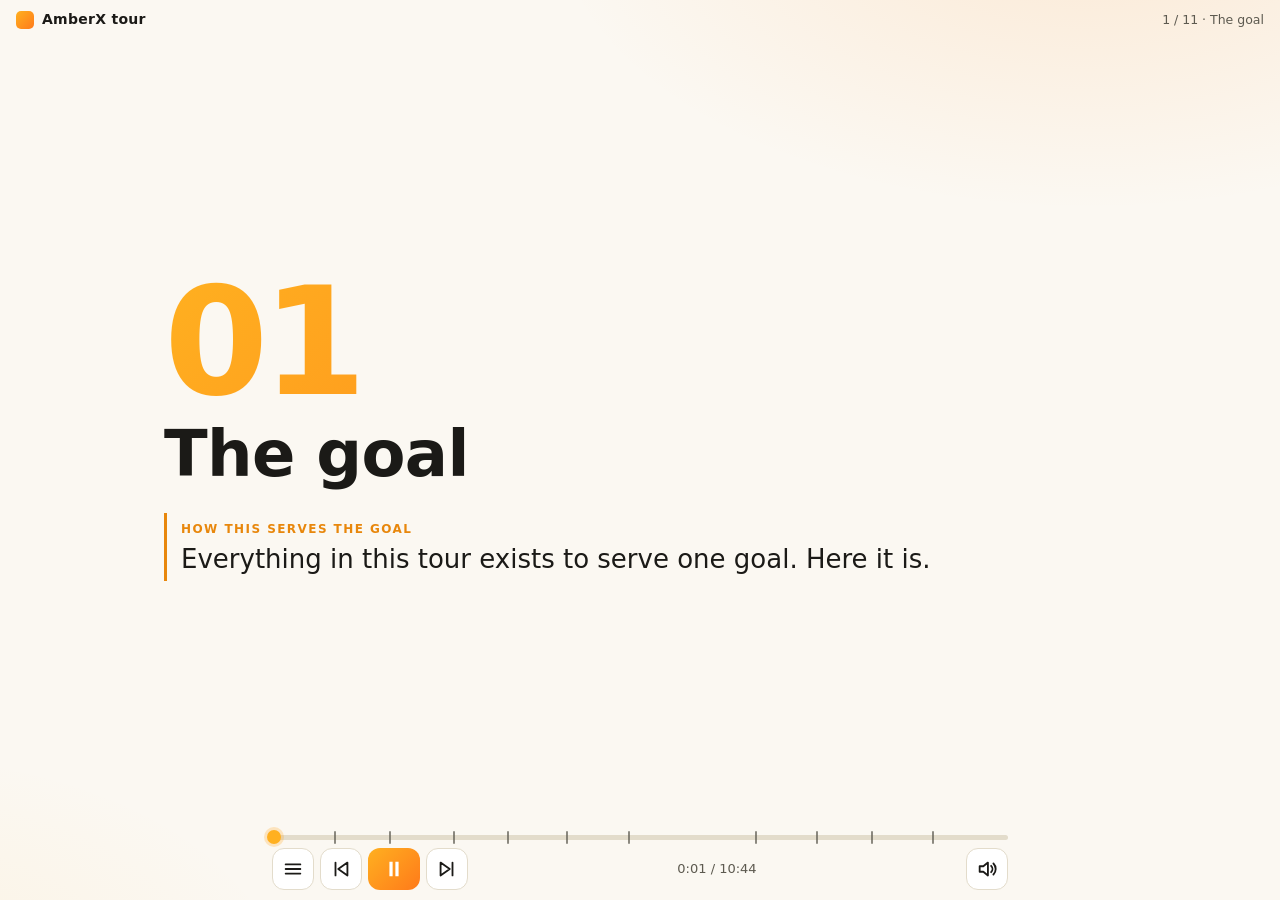
==== index.html @ cb590b4a "Add AmberX tour: 11-chapter auto-playing phone-first walkthrough Static site (index.html, css/, js/)" ====
<!doctype html>
<html lang="en">
<head>
<meta charset="utf-8">
<meta name="viewport" content="width=device-width, initial-scale=1, viewport-fit=cover">
<meta name="color-scheme" content="dark light">
<meta name="theme-color" content="#0e0f14">
<title>AmberX Tour</title>
<meta name="description" content="A ten-minute, auto-playing guided tour of Brett's AmberX ecosystem: AXF, Dev Console, Build Pilot, axHub and how they connect.">
<link rel="icon" href="data:image/svg+xml,%3Csvg xmlns='http://www.w3.org/2000/svg' viewBox='0 0 32 32'%3E%3Crect width='32' height='32' rx='8' fill='%23ff9a1f'/%3E%3Cpath d='M9 23 16 8l7 15h-4l-3-7-3 7z' fill='%230e0f14'/%3E%3C/svg%3E">
<link rel="stylesheet" href="css/style.css">
</head>
<body>
<div id="app">
  <header class="top">
    <div class="brand"><span class="logo" aria-hidden="true"></span><span>AmberX tour</span></div>
    <div class="chap-label" id="chapLabel"></div>
  </header>

  <main class="stage" id="stage">
    <button class="edge edge-l" id="edgeL" aria-label="Previous scene"></button>
    <section id="scene" class="scene" aria-live="off"></section>
    <button class="edge edge-r" id="edgeR" aria-label="Next scene"></button>
    <div class="flash" id="flash" aria-hidden="true"></div>
  </main>

  <footer class="controls">
    <div class="bar" id="bar" role="slider" tabindex="0" aria-label="Tour progress" aria-valuemin="0" aria-valuemax="100" aria-valuenow="0">
      <div class="fill" id="fill"></div><div class="marks" id="marks"></div><div class="knob" id="knob"></div>
    </div>
    <div class="row">
      <button class="btn" id="btnMenu" aria-label="Chapter menu" title="Chapters (M)">
        <svg viewBox="0 0 24 24"><path d="M4 7h16M4 12h16M4 17h16"/></svg></button>
      <button class="btn" id="btnPrev" aria-label="Previous scene" title="Previous (Left arrow)">
        <svg viewBox="0 0 24 24"><path d="M6 5v14M19 5 9 12l10 7z"/></svg></button>
      <button class="btn play" id="btnPlay" aria-label="Pause" title="Play / pause (Space)"></button>
      <button class="btn" id="btnNext" aria-label="Next scene" title="Next (Right arrow)">
        <svg viewBox="0 0 24 24"><path d="M18 5v14M5 5l10 7-10 7z"/></svg></button>
      <div class="time" id="time" aria-live="off">0:00 / 0:00</div>
      <button class="btn" id="btnSpeak" aria-label="Narration off" aria-pressed="false" title="Narration (N)">
        <svg viewBox="0 0 24 24"><path d="M4 9v6h4l5 4V5L8 9zM16.5 8.5a5 5 0 0 1 0 7M19 6a8.5 8.5 0 0 1 0 12"/></svg></button>
    </div>
  </footer>

  <div class="sheet" id="sheet" hidden>
    <div class="sheet-bg" id="sheetBg"></div>
    <div class="sheet-panel" role="dialog" aria-label="Chapters">
      <div class="sheet-head"><b>Chapters</b><button class="btn" id="sheetClose" aria-label="Close">
        <svg viewBox="0 0 24 24"><path d="M6 6l12 12M18 6 6 18"/></svg></button></div>
      <ol id="chapList"></ol>
    </div>
  </div>
</div>
<noscript><p style="padding:24px;font:16px system-ui">This tour needs JavaScript.</p></noscript>
<script src="js/script.js"></script>
<script src="js/diagram.js"></script>
<script src="js/app.js"></script>
</body>
</html>
---- css/style.css ----
:root {
  --bg: #0e0f14; --bg2: #151722; --panel: #1b1e2b; --line: #2a2e40;
  --text: #f2f3f7; --muted: #a3a8bd;
  --amber: #ffb020; --orange: #ff7a1a; --accent: #ffa31f; --on-accent: #1a1204;
  --k-me-bg: #2a2410; --k-me-bd: #ffd166;
  --k-amber-bg: #2b2111; --k-amber-bd: #ffa31f;
  --k-hub-bg: #33180f; --k-hub-bd: #ff6a3d;
  --k-ext-bg: #172338; --k-ext-bd: #5aa2ff;
  --k-infra-bg: #11302d; --k-infra-bd: #38d2b4;
  --edge: #8f95ad; --pkt: #ffd166;
  --live: #3ddc97; --built: #4fc3f7; --coming: #c39bff; --planned: #9aa3c0; --hold: #ff8a8a; --target: #ffd166; --dormant: #7b8196;
  --shadow: 0 10px 30px rgba(0,0,0,.35);
}
@media (prefers-color-scheme: light) {
  :root {
    --bg: #fbf8f2; --bg2: #f3eee3; --panel: #ffffff; --line: #e3dccb;
    --text: #1b1a17; --muted: #5d5a50; --accent: #e8870c; --on-accent: #fff;
    --k-me-bg: #fff4cf; --k-me-bd: #c98f00;
    --k-amber-bg: #fff0d6; --k-amber-bd: #e8870c;
    --k-hub-bg: #ffe4da; --k-hub-bd: #d9441c;
    --k-ext-bg: #e4efff; --k-ext-bd: #2f6fd1;
    --k-infra-bg: #d9f5ef; --k-infra-bd: #11866f;
    --edge: #6b6f82; --pkt: #e8870c;
    --live: #0f8f58; --built: #0a76a8; --coming: #7a46d1; --planned: #5d6584; --hold: #c43e3e; --target: #a86f00; --dormant: #6a7087;
    --shadow: 0 8px 22px rgba(60,40,0,.12);
  }
}
* { box-sizing: border-box; }
html, body { height: 100%; margin: 0; }
body { background: var(--bg); color: var(--text); font: 16px/1.4 system-ui, -apple-system, "Segoe UI", Roboto, sans-serif; overflow: hidden; -webkit-tap-highlight-color: transparent; }
#app { height: 100vh; height: 100dvh; display: grid; grid-template-rows: auto 1fr auto; max-width: 100vw; background:
  radial-gradient(900px 500px at 85% -10%, rgba(255,140,30,.14), transparent 60%), radial-gradient(700px 400px at -10% 110%, rgba(255,176,32,.08), transparent 60%), var(--bg); }
button { font: inherit; color: inherit; }

.top { display: flex; justify-content: space-between; align-items: center; gap: 12px; padding: max(10px, env(safe-area-inset-top)) 16px 6px; }
.brand { display: flex; align-items: center; gap: 8px; font-weight: 700; font-size: 14px; letter-spacing: .02em; }
.logo { width: 18px; height: 18px; border-radius: 5px; background: linear-gradient(135deg, var(--amber), var(--orange)); display: inline-block; }
.chap-label { font-size: 12.5px; color: var(--muted); white-space: nowrap; overflow: hidden; text-overflow: ellipsis; }

.stage { position: relative; min-height: 0; overflow: hidden; }
.scene { position: absolute; inset: 0; padding: 4px 16px 8px; display: flex; flex-direction: column; max-width: 860px; margin: 0 auto; cursor: pointer; }
.scene.in > * { animation: rise .5s cubic-bezier(.2,.8,.2,1) both; }
.scene.in > .visual { animation-delay: .08s; }
@keyframes rise { from { opacity: 0; transform: translateY(10px); } to { opacity: 1; transform: none; } }
.ctag { font-size: 12px; text-transform: uppercase; letter-spacing: .12em; color: var(--accent); font-weight: 700; margin: 6px 0 2px; }
h1 { margin: 0 0 6px; font-size: clamp(25px, 7vw, 42px); line-height: 1.08; font-weight: 800; letter-spacing: -.01em; }
.visual { flex: 1 1 auto; min-height: 0; display: flex; align-items: center; justify-content: center; overflow: hidden; }
.cap { margin: 8px 0 4px; min-height: 4.4em; font-size: clamp(17px, 4.6vw, 24px); line-height: 1.32; color: var(--text); font-weight: 500; }
.cap.swap { animation: capin .45s ease both; }
@keyframes capin { from { opacity: 0; transform: translateY(6px); } to { opacity: 1; transform: none; } }

/* title card */
.is-title { justify-content: center; }
.title-card { display: flex; flex-direction: column; gap: 10px; }
.chno { font-size: clamp(64px, 24vw, 150px); font-weight: 900; line-height: .9; background: linear-gradient(135deg, var(--amber), var(--orange)); -webkit-background-clip: text; background-clip: text; color: transparent; letter-spacing: -.04em; }
h1.big { font-size: clamp(34px, 11vw, 64px); margin: 0; }
.serves { margin-top: 14px; border-left: 3px solid var(--accent); padding: 4px 0 4px 14px; }
.serves span { font-size: 12px; text-transform: uppercase; letter-spacing: .12em; color: var(--accent); font-weight: 700; }
.serves p { margin: 4px 0 0; font-size: clamp(18px, 4.8vw, 26px); line-height: 1.3; }

/* cards */
.cards { width: 100%; display: grid; gap: 8px; grid-template-columns: 1fr; align-content: center; }
.cards.dense { gap: 6px; }
.card { display: flex; align-items: center; gap: 10px; background: var(--panel); border: 1px solid var(--line); border-left: 4px solid var(--accent); border-radius: 12px; padding: 9px 12px; box-shadow: var(--shadow); animation: pop .5s cubic-bezier(.2,.9,.3,1.2) both; }
.dense .card { padding: 6px 10px; }
@keyframes pop { from { opacity: 0; transform: translateY(12px) scale(.96); } to { opacity: 1; transform: none; } }
.ctext { flex: 1; min-width: 0; }
.ct { font-weight: 700; font-size: 15.5px; line-height: 1.2; overflow-wrap: anywhere; }
.cb { color: var(--muted); font-size: 13px; line-height: 1.25; margin-top: 1px; }
.num { flex: none; width: 26px; height: 26px; border-radius: 50%; background: var(--accent); color: var(--on-accent); font-weight: 800; font-size: 13px; display: grid; place-items: center; }
.badge { flex: none; font-size: 10.5px; font-weight: 800; letter-spacing: .08em; text-transform: uppercase; padding: 3px 8px; border-radius: 999px; border: 1.5px solid currentColor; }
.b-live { color: var(--live); } .b-built { color: var(--built); } .b-coming { color: var(--coming); } .b-planned { color: var(--planned); }
.b-hold { color: var(--hold); } .b-target { color: var(--target); } .b-dormant { color: var(--dormant); }
.card.st-live { border-left-color: var(--live); } .card.st-built { border-left-color: var(--built); }
.card.st-coming { border-left-color: var(--coming); border-style: dashed; border-left-style: solid; }
.card.st-planned { border-left-color: var(--planned); border-style: dashed; border-left-style: solid; }
.card.st-hold { border-left-color: var(--hold); border-style: dashed; border-left-style: solid; }
.card.st-target { border-left-color: var(--target); } .card.st-dormant { border-left-color: var(--dormant); opacity: .85; }
.card.st-coming .ct, .card.st-planned .ct, .card.st-hold .ct { font-style: normal; }

/* flow diagrams */
svg.flow { width: 100%; height: 100%; max-height: 100%; overflow: visible; }
.node { animation: nodein .55s cubic-bezier(.2,.9,.3,1.2) both; transform-box: view-box; }
@keyframes nodein { from { opacity: 0; transform: scale(.8); } to { opacity: 1; transform: none; } }
.node rect { stroke-width: 1.8; }
.node .nl { font-weight: 700; fill: var(--text); } .node .ns { fill: var(--muted); }
.k-me rect { fill: var(--k-me-bg); stroke: var(--k-me-bd); } .k-amber rect { fill: var(--k-amber-bg); stroke: var(--k-amber-bd); }
.k-hub rect { fill: var(--k-hub-bg); stroke: var(--k-hub-bd); } .k-ext rect { fill: var(--k-ext-bg); stroke: var(--k-ext-bd); }
.k-infra rect { fill: var(--k-infra-bg); stroke: var(--k-infra-bd); }
.node.st-coming rect, .node.st-planned rect, .node.st-hold rect { stroke-dasharray: 5 4; }
.tag rect { stroke: none !important; } .tag text { font-size: 8.5px; font-weight: 800; letter-spacing: .06em; fill: #fff; }
.st-coming .tag rect { fill: var(--coming); } .st-planned .tag rect { fill: var(--planned); } .st-hold .tag rect { fill: var(--hold); }
.edge { fill: none; stroke: var(--edge); stroke-width: 2; stroke-linecap: round; stroke-linejoin: round; stroke-dasharray: 1; stroke-dashoffset: 1; animation: draw .6s ease-out both; }
@keyframes draw { to { stroke-dashoffset: 0; } }
.arrow { fill: var(--edge); animation: fadein .3s both; }
.elabel { font-size: 10.5px; fill: var(--muted); paint-order: stroke; stroke: var(--bg); stroke-width: 4px; stroke-linejoin: round; animation: fadein .4s both; }
.pkt { fill: var(--pkt); filter: drop-shadow(0 0 4px var(--pkt)); }
@keyframes fadein { from { opacity: 0; } to { opacity: 1; } }
.paused .card, .paused .node, .paused .edge, .paused .arrow, .paused .elabel, .paused .url { animation-play-state: paused !important; }

/* end card */
.urls { width: 100%; display: grid; grid-template-columns: 1fr; gap: 4px; align-content: center; }
.goalbox { grid-column: 1 / -1; padding: 8px 12px; margin-bottom: 4px; border-radius: 12px; background: linear-gradient(135deg, var(--amber), var(--orange)); color: var(--on-accent); font-size: 13px; line-height: 1.3; animation: pop .5s both; }
.goalbox b { text-transform: uppercase; letter-spacing: .08em; font-size: 11px; margin-right: 4px; }
.url { display: flex; justify-content: space-between; align-items: baseline; gap: 8px; padding: 6px 10px; background: var(--panel); border: 1px solid var(--line); border-left: 4px solid var(--accent); border-radius: 10px; color: var(--text); text-decoration: none; animation: pop .5s both; }
.url b { font-size: 13.5px; white-space: nowrap; } .url span { font-size: 12.5px; color: var(--accent); overflow-wrap: anywhere; text-align: right; } .url i { display: none; font-style: normal; font-size: 11.5px; color: var(--muted); }
a.url:hover, a.url:focus-visible { border-color: var(--accent); outline: none; }
.url.nolink { opacity: .85; border-left-color: var(--planned); }
.url.nolink span { display: none; } .url.nolink i { display: inline; }
.is-end .cap { min-height: 3.2em; font-size: clamp(15px, 4vw, 20px); }
.is-end h1 { font-size: clamp(22px, 6vw, 34px); }

/* controls */
.controls { padding: 6px 12px max(10px, env(safe-area-inset-bottom)); background: linear-gradient(to top, var(--bg) 70%, transparent); }
.bar { position: relative; height: 22px; cursor: pointer; touch-action: none; outline: none; }
.bar::before { content: ""; position: absolute; left: 0; right: 0; top: 9px; height: 5px; border-radius: 3px; background: var(--line); }
.fill { position: absolute; left: 0; top: 9px; height: 5px; border-radius: 3px; background: linear-gradient(90deg, var(--amber), var(--orange)); width: 0; }
.marks i { position: absolute; top: 5px; width: 2px; height: 13px; background: var(--muted); opacity: .7; border-radius: 1px; }
.knob { position: absolute; top: 4px; width: 14px; height: 14px; margin-left: -7px; border-radius: 50%; background: var(--amber); box-shadow: 0 0 0 3px rgba(255,163,31,.25); left: 0; }
.bar:focus-visible .knob { box-shadow: 0 0 0 4px var(--accent); }
.row { display: flex; align-items: center; gap: 6px; }
.btn { width: 42px; height: 42px; border-radius: 12px; border: 1px solid var(--line); background: var(--panel); display: grid; place-items: center; cursor: pointer; padding: 0; flex: none; }
.btn svg { width: 22px; height: 22px; fill: currentColor; stroke: currentColor; stroke-width: 2; stroke-linecap: round; stroke-linejoin: round; }
.btn svg path { fill: none; }
.btn.play { width: 52px; background: linear-gradient(135deg, var(--amber), var(--orange)); color: var(--on-accent); border: 0; }
.btn.play svg path { fill: currentColor; stroke: none; }
.btn.play svg path[d^="M5 12"] { fill: none; stroke: currentColor; }
.btn.on { border-color: var(--accent); color: var(--accent); }
.btn:focus-visible, .url:focus-visible { outline: 2px solid var(--accent); outline-offset: 2px; }
.time { flex: 1; text-align: center; font-variant-numeric: tabular-nums; font-size: 13px; color: var(--muted); white-space: nowrap; }

.edge-l, .edge-r { position: absolute; top: 0; bottom: 0; width: 13%; max-width: 90px; background: transparent; border: 0; z-index: 3; padding: 0; cursor: pointer; }
.edge-l { left: 0; } .edge-r { right: 0; }
.flash { position: absolute; left: 50%; top: 45%; width: 76px; height: 76px; margin: -38px; border-radius: 50%; background: rgba(0,0,0,.55); color: #fff; display: grid; place-items: center; opacity: 0; pointer-events: none; z-index: 4; }
.flash svg { width: 38px; height: 38px; fill: currentColor; }
.flash.go { animation: flashgo .7s ease-out; }
@keyframes flashgo { 0% { opacity: 0; transform: scale(.7); } 25% { opacity: 1; } 100% { opacity: 0; transform: scale(1.15); } }

/* chapter sheet */
.sheet { position: fixed; inset: 0; z-index: 20; display: flex; align-items: flex-end; justify-content: center; }
.sheet[hidden] { display: none; }
.sheet-bg { position: absolute; inset: 0; background: rgba(0,0,0,.55); animation: fadein .2s both; }
.sheet-panel { position: relative; width: 100%; max-width: 560px; max-height: 82dvh; overflow: auto; background: var(--bg2); border: 1px solid var(--line); border-radius: 18px 18px 0 0; padding: 10px 12px max(14px, env(safe-area-inset-bottom)); animation: up .28s cubic-bezier(.2,.8,.2,1) both; }
@keyframes up { from { transform: translateY(30px); opacity: 0; } to { transform: none; opacity: 1; } }
.sheet-head { display: flex; justify-content: space-between; align-items: center; padding: 2px 4px 8px; font-size: 17px; }
#chapList { list-style: none; margin: 0; padding: 0; display: grid; gap: 6px; }
#chapList button { width: 100%; display: flex; align-items: center; gap: 12px; text-align: left; padding: 10px 12px; border-radius: 12px; border: 1px solid var(--line); background: var(--panel); cursor: pointer; }
#chapList .on button { border-color: var(--accent); background: var(--k-amber-bg); }
#chapList .n { flex: none; width: 28px; height: 28px; border-radius: 50%; background: var(--accent); color: var(--on-accent); font-weight: 800; display: grid; place-items: center; font-size: 14px; }
#chapList .tt { flex: 1; min-width: 0; display: flex; flex-direction: column; } #chapList small { color: var(--muted); font-size: 12.5px; }
#chapList .d { color: var(--muted); font-size: 13px; font-variant-numeric: tabular-nums; }

/* wider screens */
@media (min-width: 700px) and (min-aspect-ratio: 5/4) {
  .cards { grid-template-columns: 1fr 1fr; } .urls { grid-template-columns: 1fr 1fr; } .url i { display: inline; }
  .scene { padding: 8px 24px; max-width: 1000px; }
  .is-title { flex-direction: column; }
  .controls { max-width: 760px; margin: 0 auto; width: 100%; }
}
@media (max-height: 640px) { .cap { min-height: 3.6em; } h1 { font-size: clamp(22px, 6vw, 32px); } }

@media (prefers-reduced-motion: reduce) {
  *, *::before, *::after { animation-duration: .001ms !important; animation-delay: 0s !important; animation-iteration-count: 1 !important; transition: none !important; }
  .edge { stroke-dashoffset: 0; }
}
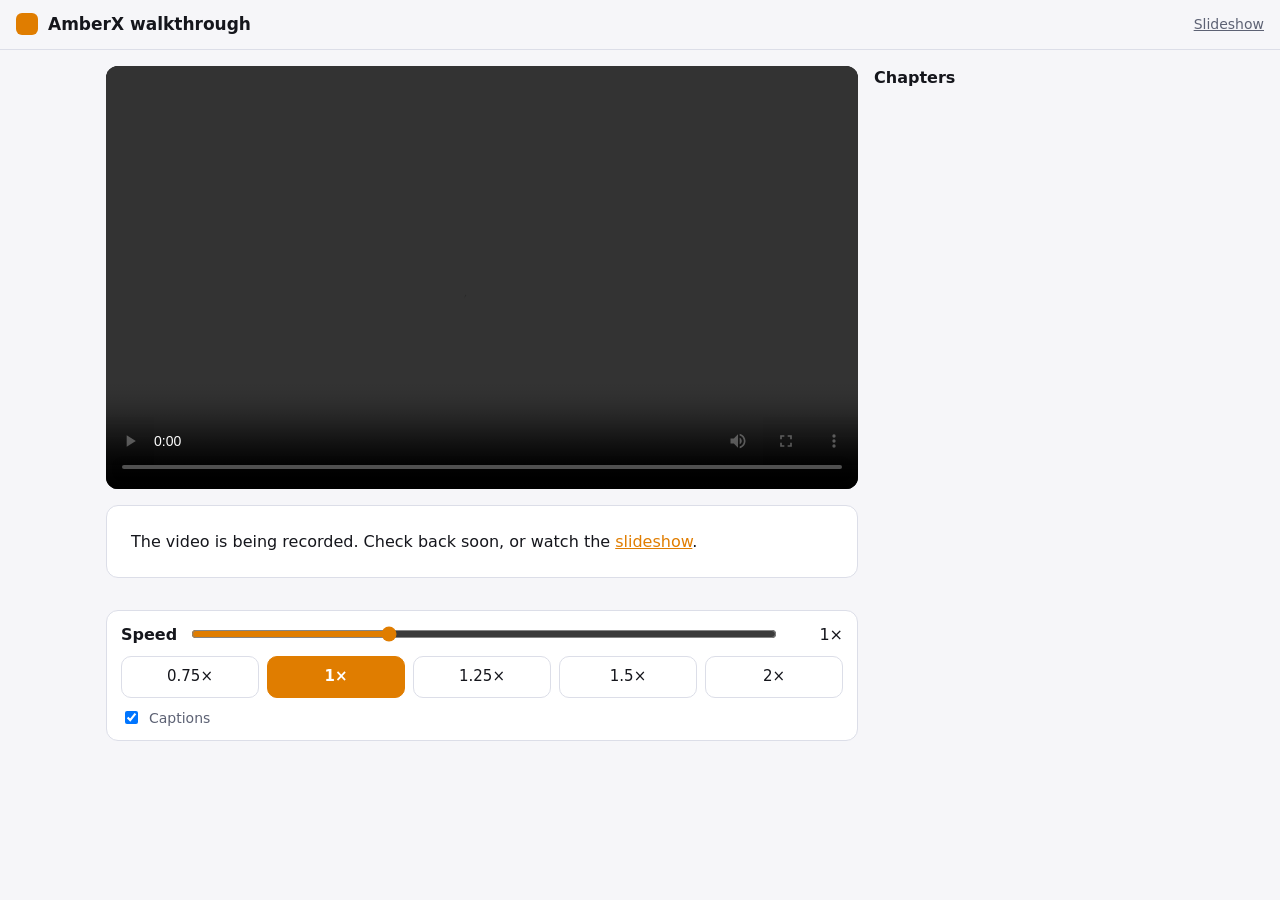
==== commit 3053db85: "Narrated walkthrough pipeline and player recorder/: script (11 chapters, 65 narrated scenes), Piper " ====
--- a/index.html
+++ b/index.html
@@ -3,57 +3,49 @@
 <head>
 <meta charset="utf-8">
 <meta name="viewport" content="width=device-width, initial-scale=1, viewport-fit=cover">
-<meta name="color-scheme" content="dark light">
-<meta name="theme-color" content="#0e0f14">
-<title>AmberX Tour</title>
-<meta name="description" content="A ten-minute, auto-playing guided tour of Brett's AmberX ecosystem: AXF, Dev Console, Build Pilot, axHub and how they connect.">
+<title>AmberX Walkthrough</title>
+<meta name="description" content="A narrated walkthrough of the AmberX developer tools: AXF, Dev Console, Build Pilot and axHub.">
 <link rel="icon" href="data:image/svg+xml,%3Csvg xmlns='http://www.w3.org/2000/svg' viewBox='0 0 32 32'%3E%3Crect width='32' height='32' rx='8' fill='%23ff9a1f'/%3E%3Cpath d='M9 23 16 8l7 15h-4l-3-7-3 7z' fill='%230e0f14'/%3E%3C/svg%3E">
-<link rel="stylesheet" href="css/style.css">
+<link rel="stylesheet" href="css/player.css">
 </head>
 <body>
-<div id="app">
-  <header class="top">
-    <div class="brand"><span class="logo" aria-hidden="true"></span><span>AmberX tour</span></div>
-    <div class="chap-label" id="chapLabel"></div>
-  </header>
+<header class="top">
+  <span class="logo" aria-hidden="true"></span>
+  <h1>AmberX walkthrough</h1>
+  <a class="alt" href="slides/">Slideshow</a>
+</header>
 
-  <main class="stage" id="stage">
-    <button class="edge edge-l" id="edgeL" aria-label="Previous scene"></button>
-    <section id="scene" class="scene" aria-live="off"></section>
-    <button class="edge edge-r" id="edgeR" aria-label="Next scene"></button>
-    <div class="flash" id="flash" aria-hidden="true"></div>
-  </main>
+<main class="wrap">
+  <div class="stage">
+    <video id="v" controls playsinline preload="metadata" poster="">
+      <source src="video/walkthrough.mp4" type="video/mp4">
+      <track id="cc" kind="captions" src="video/walkthrough.vtt" srclang="en" label="English" default>
+    </video>
+    <p id="missing" class="missing" hidden>The video is being recorded. Check back soon, or watch the <a href="slides/">slideshow</a>.</p>
+  </div>
 
-  <footer class="controls">
-    <div class="bar" id="bar" role="slider" tabindex="0" aria-label="Tour progress" aria-valuemin="0" aria-valuemax="100" aria-valuenow="0">
-      <div class="fill" id="fill"></div><div class="marks" id="marks"></div><div class="knob" id="knob"></div>
+  <section class="speed" aria-label="Playback speed">
+    <div class="speed__row">
+      <label for="rate">Speed</label>
+      <input id="rate" type="range" min="0.5" max="2" step="0.05" value="1">
+      <output id="rateOut" for="rate">1×</output>
     </div>
-    <div class="row">
-      <button class="btn" id="btnMenu" aria-label="Chapter menu" title="Chapters (M)">
-        <svg viewBox="0 0 24 24"><path d="M4 7h16M4 12h16M4 17h16"/></svg></button>
-      <button class="btn" id="btnPrev" aria-label="Previous scene" title="Previous (Left arrow)">
-        <svg viewBox="0 0 24 24"><path d="M6 5v14M19 5 9 12l10 7z"/></svg></button>
-      <button class="btn play" id="btnPlay" aria-label="Pause" title="Play / pause (Space)"></button>
-      <button class="btn" id="btnNext" aria-label="Next scene" title="Next (Right arrow)">
-        <svg viewBox="0 0 24 24"><path d="M18 5v14M5 5l10 7-10 7z"/></svg></button>
-      <div class="time" id="time" aria-live="off">0:00 / 0:00</div>
-      <button class="btn" id="btnSpeak" aria-label="Narration off" aria-pressed="false" title="Narration (N)">
-        <svg viewBox="0 0 24 24"><path d="M4 9v6h4l5 4V5L8 9zM16.5 8.5a5 5 0 0 1 0 7M19 6a8.5 8.5 0 0 1 0 12"/></svg></button>
+    <div class="presets" role="group" aria-label="Speed presets">
+      <button data-rate="0.75">0.75×</button>
+      <button data-rate="1">1×</button>
+      <button data-rate="1.25">1.25×</button>
+      <button data-rate="1.5">1.5×</button>
+      <button data-rate="2">2×</button>
     </div>
-  </footer>
+    <label class="cc"><input id="ccOn" type="checkbox" checked> Captions</label>
+  </section>
 
-  <div class="sheet" id="sheet" hidden>
-    <div class="sheet-bg" id="sheetBg"></div>
-    <div class="sheet-panel" role="dialog" aria-label="Chapters">
-      <div class="sheet-head"><b>Chapters</b><button class="btn" id="sheetClose" aria-label="Close">
-        <svg viewBox="0 0 24 24"><path d="M6 6l12 12M18 6 6 18"/></svg></button></div>
-      <ol id="chapList"></ol>
-    </div>
-  </div>
-</div>
-<noscript><p style="padding:24px;font:16px system-ui">This tour needs JavaScript.</p></noscript>
-<script src="js/script.js"></script>
-<script src="js/diagram.js"></script>
-<script src="js/app.js"></script>
+  <section class="index">
+    <h2>Chapters</h2>
+    <ol id="chapters"></ol>
+  </section>
+</main>
+
+<script src="js/player.js"></script>
 </body>
 </html>
--- a/css/player.css
+++ b/css/player.css
@@ -0,0 +1,36 @@
+:root {
+  --bg: #0e0f14; --panel: #171922; --edge: #2a2d3a; --ink: #eceef5; --dim: #9aa0b4; --accent: #ff9a1f; --accent-ink: #1a1206;
+}
+@media (prefers-color-scheme: light) {
+  :root { --bg: #f6f6f9; --panel: #ffffff; --edge: #dcdee8; --ink: #15161c; --dim: #5d6274; --accent: #e07d00; --accent-ink: #ffffff; }
+}
+* { box-sizing: border-box; }
+html, body { margin: 0; background: var(--bg); color: var(--ink); font: 16px/1.45 system-ui, -apple-system, "Segoe UI", Roboto, sans-serif; }
+.top { display: flex; align-items: center; gap: 10px; padding: 12px 16px; border-bottom: 1px solid var(--edge); }
+.top h1 { font-size: 17px; margin: 0; flex: 1; }
+.logo { width: 22px; height: 22px; border-radius: 6px; background: var(--accent); }
+.alt { color: var(--dim); font-size: 14px; }
+.wrap { max-width: 1100px; margin: 0 auto; padding: 16px; display: grid; gap: 16px; }
+.stage video { width: 100%; aspect-ratio: 16 / 9; background: #000; border-radius: 12px; display: block; }
+.missing { padding: 24px; background: var(--panel); border: 1px solid var(--edge); border-radius: 12px; }
+.missing a, .index a { color: var(--accent); }
+.speed { background: var(--panel); border: 1px solid var(--edge); border-radius: 12px; padding: 12px 14px; display: grid; gap: 10px; }
+.speed__row { display: flex; align-items: center; gap: 12px; }
+.speed__row label { font-weight: 600; }
+.speed__row input { flex: 1; accent-color: var(--accent); min-width: 0; }
+.speed__row output { width: 52px; text-align: right; font-variant-numeric: tabular-nums; }
+.presets { display: flex; gap: 8px; flex-wrap: wrap; }
+.presets button { flex: 1; min-width: 56px; padding: 9px 0; border-radius: 10px; border: 1px solid var(--edge); background: transparent; color: var(--ink); font: inherit; font-size: 15px; }
+.presets button.on { background: var(--accent); color: var(--accent-ink); border-color: var(--accent); font-weight: 600; }
+.cc { color: var(--dim); font-size: 14px; display: flex; gap: 8px; align-items: center; }
+.index h2 { font-size: 16px; margin: 0 0 8px; }
+.index ol { margin: 0; padding: 0; list-style: none; display: grid; gap: 6px; }
+.index li button { width: 100%; display: flex; gap: 12px; align-items: baseline; text-align: left; padding: 11px 12px; border-radius: 10px;
+  border: 1px solid var(--edge); background: var(--panel); color: var(--ink); font: inherit; }
+.index li button.on { border-color: var(--accent); box-shadow: inset 3px 0 0 var(--accent); }
+.index .t { color: var(--dim); font-variant-numeric: tabular-nums; min-width: 44px; font-size: 14px; }
+@media (min-width: 900px) {
+  .wrap { grid-template-columns: 1fr 300px; align-items: start; }
+  .stage, .speed { grid-column: 1; }
+  .index { grid-column: 2; grid-row: 1 / span 2; }
+}
